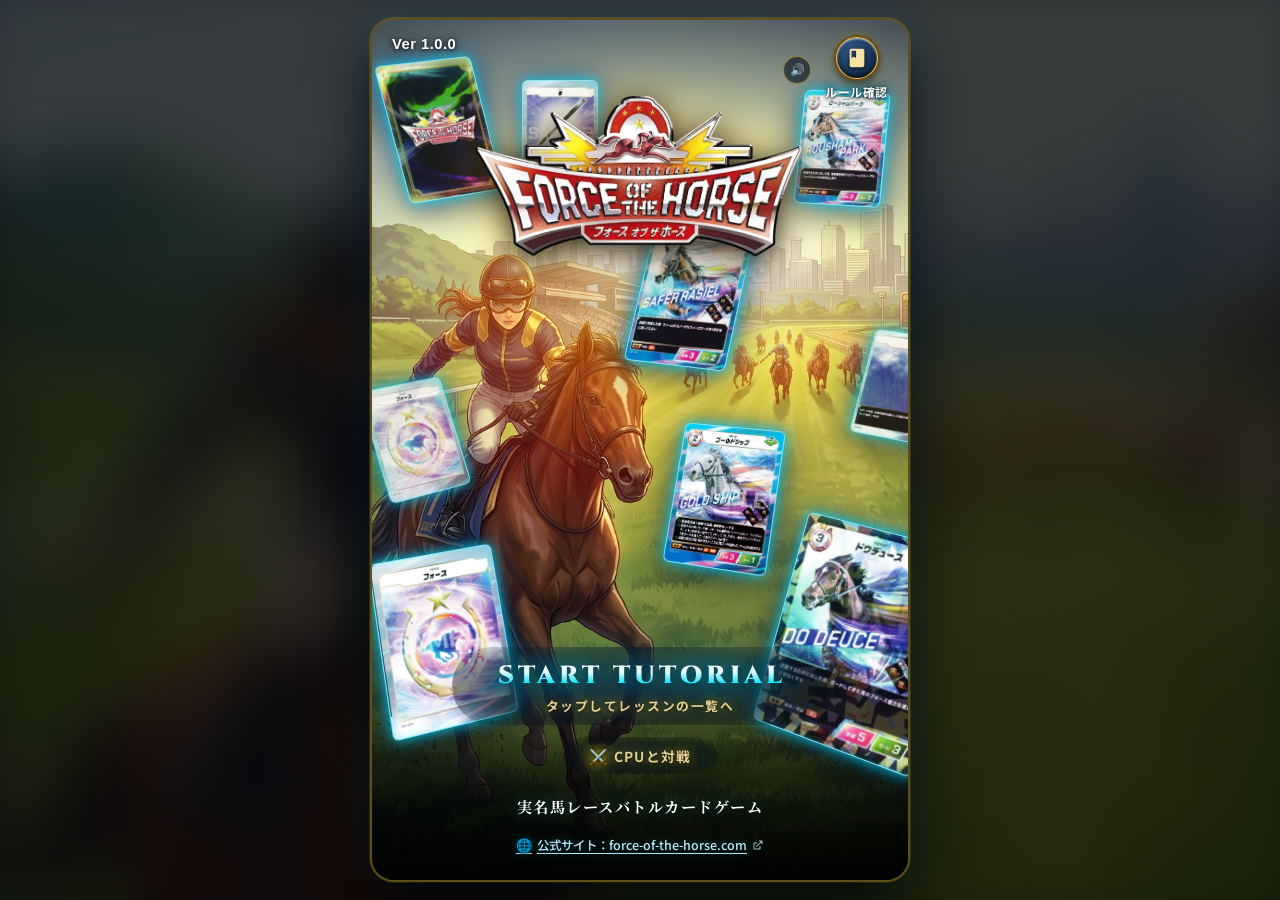
==== foth-game/index.html @ 8f562f50 "feat: Update start screen navigation and game settings - Add CPU battle CTA button to start screen w" ====
<!DOCTYPE html>
<html lang="ja">
<head>
    <meta charset="UTF-8">
    <meta name="viewport" content="width=device-width, initial-scale=1.0, maximum-scale=1.0, user-scalable=no">
    <meta name="robots" content="noindex, nofollow, noarchive, nosnippet, noodp, noimageindex">
    <meta name="googlebot" content="noindex, nofollow, noarchive, nosnippet, noimageindex">
    <meta name="googlebot-news" content="noindex">
    <meta name="bingbot" content="noindex, nofollow, noarchive, nosnippet">
    <meta name="Baiduspider" content="noindex, nofollow">
    <meta name="Slurp" content="noindex, nofollow">
    <meta name="DuckDuckBot" content="noindex, nofollow">
    <title>Force of the horse — CARD & STRATEGY SIMULATION</title>
    <link rel="preconnect" href="https://fonts.googleapis.com">
    <link rel="preconnect" href="https://fonts.gstatic.com" crossorigin>
    <link href="https://fonts.googleapis.com/css2?family=Alex+Brush&family=Cinzel+Decorative:wght@700;900&family=Cinzel:wght@600;700;800;900&family=Noto+Sans+JP:wght@400;500;700;900&family=Noto+Serif+JP:wght@500;600;700;900&display=swap" rel="stylesheet">
    <style>
        :root {
            --gold-primary: #d4af37;
            --gold-light: #fbe288;
            --gold-dark: #8b6814;
            --gold-glow: rgba(255, 215, 0, 0.6);
            --cyan-glow: #00e5ff;
            --cyan-accent: #00b0ff;
            --blue-royal-top: #2584f7;
            --blue-royal-mid: #1255be;
            --blue-royal-bot: #082d68;
            --text-dark: #413527;
            --text-gold: #f5e4b7;
        }

        *, *::before, *::after {
            margin: 0;
            padding: 0;
            box-sizing: border-box;
            user-select: none;
            -webkit-user-select: none;
        }

        html, body {
            width: 100%;
            height: 100%;
            overflow: hidden;
            background-color: #0b0f14;
            font-family: 'Noto Sans JP', sans-serif;
            color: #ffffff;
        }

        /* Ambient desktop background */
        body {
            display: flex;
            justify-content: center;
            align-items: center;
            min-height: 100vh;
            background: #060a10;
            position: relative;
            overflow: hidden;
        }

        body::before {
            content: '';
            position: fixed;
            inset: -40px;
            background-image: url('asset/Gemini_Generated_Image_yznjryznjryznjry.jpg');
            background-size: cover;
            background-position: center 30%;
            filter: blur(32px) brightness(0.25) saturate(1.2);
            z-index: 0;
            pointer-events: none;
        }

        /* Smartphone / Tablet Game Frame */
        .game-viewport {
            position: relative;
            z-index: 1;
            width: 100vw;
            height: 100vh;
            max-width: 540px;
            max-height: 100vh;
            aspect-ratio: 9 / 16;
            overflow: hidden;
            background-color: #000;
            box-shadow: 0 0 60px rgba(0, 0, 0, 0.9), 0 0 0 1px rgba(255, 215, 0, 0.25);
            display: flex;
            flex-direction: column;
        }

        @media (min-width: 600px) {
            .game-viewport {
                height: 96vh;
                border-radius: 24px;
                border: 2px solid rgba(212, 175, 55, 0.45);
                box-shadow: 0 25px 60px rgba(0, 0, 0, 0.85), 0 0 40px rgba(0, 180, 255, 0.15), 0 0 0 1px rgba(212, 175, 55, 0.3);
            }
        }

        /* ============================================================
           BACKGROUND ARTWORK & ATMOSPHERIC LAYERS
        ============================================================ */
        .bg-canvas {
            position: absolute;
            inset: 0;
            z-index: 1;
            background-image: url('asset/Gemini_Generated_Image_yznjryznjryznjry.jpg');
            background-size: cover;
            background-position: center 25%;
            background-repeat: no-repeat;
            transform: scale(1.02);
            animation: subtlePan 24s ease-in-out infinite alternate;
        }

        @keyframes subtlePan {
            0% { transform: scale(1.02) translateY(0); }
            100% { transform: scale(1.05) translateY(-8px); }
        }

        /* Warm sunset bloom matching the reference image */
        .bg-sunset-bloom {
            position: absolute;
            inset: 0;
            z-index: 2;
            pointer-events: none;
            background: 
                radial-gradient(ellipse 90% 45% at 58% 28%, rgba(255, 235, 170, 0.65) 0%, rgba(255, 175, 70, 0.45) 35%, rgba(255, 130, 45, 0.2) 60%, transparent 85%),
                linear-gradient(180deg, rgba(80, 140, 220, 0.15) 0%, rgba(255, 185, 90, 0.3) 24%, rgba(255, 140, 50, 0.15) 40%, rgba(10, 20, 10, 0.05) 60%, rgba(0, 0, 0, 0.65) 100%);
            mix-blend-mode: hard-light;
        }

        .bg-vignette {
            position: absolute;
            inset: 0;
            z-index: 3;
            pointer-events: none;
            background: radial-gradient(circle at 50% 50%, transparent 60%, rgba(0, 0, 0, 0.5) 100%),
                        linear-gradient(to bottom, rgba(0,0,0,0.35) 0%, transparent 15%, transparent 80%, rgba(0,0,0,0.85) 100%);
        }

        /* ============================================================
           FLOATING HOLOGRAPHIC TCG CARDS (PERSPECTIVE 3D)
        ============================================================ */
        .cards-layer {
            position: absolute;
            inset: 0;
            z-index: 4;
            pointer-events: none;
            overflow: hidden;
            perspective: 800px;
        }

        .holo-card {
            position: absolute;
            width: 105px;
            height: 147px;
            border-radius: 6px;
            background-size: cover;
            background-position: center;
            border: 1.5px solid rgba(140, 235, 255, 0.95);
            box-shadow: 
                0 0 12px rgba(0, 229, 255, 0.8),
                0 0 25px rgba(0, 140, 255, 0.45),
                inset 0 0 10px rgba(0, 229, 255, 0.35);
            filter: drop-shadow(0 8px 16px rgba(0, 0, 0, 0.6));
            transform-style: preserve-3d;
            will-change: transform;
        }

        /* Holographic sheen overlay */
        .holo-card::after {
            content: '';
            position: absolute;
            inset: 0;
            border-radius: 5px;
            background: linear-gradient(135deg, rgba(255, 255, 255, 0.35) 0%, rgba(0, 229, 255, 0.15) 40%, rgba(255, 0, 220, 0.12) 70%, transparent 100%);
            mix-blend-mode: overlay;
            animation: holoSheen 4s ease-in-out infinite alternate;
        }

        @keyframes holoSheen {
            0% { opacity: 0.4; }
            100% { opacity: 0.85; }
        }

        /* Card 1: Moved above Login Box ("プレイヤーIDとパスワードでログイン"の上) */
        .card-top-left {
            left: 56%;
            top: 47%;
            width: 104px;
            height: 145px;
            background-image: url('asset/card-images.jpg');
            transform: rotateY(-18deg) rotateX(14deg) rotateZ(6deg);
            animation: floatCardAboveLogin 7s ease-in-out infinite alternate;
        }

        @keyframes floatCardAboveLogin {
            0% { transform: rotateY(-18deg) rotateX(14deg) rotateZ(6deg) translateY(0px); }
            50% { transform: rotateY(-21deg) rotateX(11deg) rotateZ(8deg) translateY(-7px); }
            100% { transform: rotateY(-15deg) rotateX(16deg) rotateZ(4deg) translateY(5px); }
        }

        /* Card 2: Top-Right */
        .card-top-right {
            left: 49%;
            top: 23%;
            width: 108px;
            height: 151px;
            background-image: url('asset/61HsaJIMLsL._AC_UF894,1000_QL80_.jpg');
            transform: rotateY(-22deg) rotateX(12deg) rotateZ(9deg);
            animation: floatCard2 6.5s ease-in-out infinite alternate;
        }

        @keyframes floatCard2 {
            0% { transform: rotateY(-22deg) rotateX(12deg) rotateZ(9deg) translateY(0px); }
            50% { transform: rotateY(-25deg) rotateX(15deg) rotateZ(7deg) translateY(-9px); }
            100% { transform: rotateY(-18deg) rotateX(10deg) rotateZ(11deg) translateY(5px); }
        }

        /* Card 3: Bottom-Left (Foreground Card - enlarged slightly for depth) */
        .card-bottom-left {
            left: 2%;
            top: 62%;
            width: 122px;
            height: 171px;
            background-image: url('asset/スクリーンショット 2026-08-30 211958.png');
            transform: rotateY(18deg) rotateX(12deg) rotateZ(-8deg);
            animation: floatCard3 8s ease-in-out infinite alternate;
        }

        @keyframes floatCard3 {
            0% { transform: rotateY(18deg) rotateX(12deg) rotateZ(-8deg) translateY(0px); }
            50% { transform: rotateY(15deg) rotateX(15deg) rotateZ(-6deg) translateY(6px); }
            100% { transform: rotateY(21deg) rotateX(10deg) rotateZ(-10deg) translateY(-6px); }
        }



        /* Card 5: Bottom-Right Foreground (Large, bleeding slightly off-screen) */
        .card-bottom-far-right {
            right: -28px;
            top: 59%;
            width: 158px;
            height: 221px;
            background-image: url('images/horse-dodeuce.jpg');
            transform: rotateY(-22deg) rotateX(12deg) rotateZ(13deg);
            animation: floatCardFarRight 7.6s ease-in-out infinite alternate;
            z-index: 5;
        }

        @keyframes floatCardFarRight {
            0% { transform: rotateY(-22deg) rotateX(12deg) rotateZ(13deg) translateY(0px); }
            50% { transform: rotateY(-25deg) rotateX(15deg) rotateZ(10deg) translateY(-8px); }
            100% { transform: rotateY(-19deg) rotateX(9deg) rotateZ(15deg) translateY(6px); }
        }

        /* ============================================================
           CARDS BEHIND & WRAPPING AROUND "FORCE OF THE HORSE" LOGO
           (Moderated, elegant irregular 3D tilts)
        ============================================================ */
        /* Distant Card 1: Top-Left (Distant Card - enlarged slightly as requested) */
        .card-behind-logo-tl {
            left: 4%;
            top: 5%;
            width: 95px;
            height: 133px;
            background-image: url('asset/foth1_0011.jpg');
            transform: rotateZ(-16deg) rotateY(18deg) rotateX(-8deg);
            animation: floatLogoTL 7.8s ease-in-out infinite alternate;
            opacity: 0.95;
            z-index: 2;
        }
        @keyframes floatLogoTL {
            0% { transform: rotateZ(-16deg) rotateY(18deg) rotateX(-8deg) translateY(0px); }
            50% { transform: rotateZ(-19deg) rotateY(21deg) rotateX(-5deg) translateY(-6px); }
            100% { transform: rotateZ(-13deg) rotateY(15deg) rotateX(-11deg) translateY(5px); }
        }

        .card-behind-logo-tr {
            right: 4.5%;
            top: 8%;
            width: 84px;
            height: 118px;
            background-image: url('asset/61OqIgWDonL.jpg');
            transform: rotateZ(6deg) rotateY(-8deg) rotateX(4deg);
            animation: floatLogoTR 7.5s ease-in-out infinite alternate;
            opacity: 0.95;
            z-index: 2;
        }
        @keyframes floatLogoTR {
            0% { transform: rotateZ(6deg) rotateY(-8deg) rotateX(4deg) translateY(0px); }
            50% { transform: rotateZ(7.5deg) rotateY(-10deg) rotateX(2deg) translateY(-5px); }
            100% { transform: rotateZ(4.5deg) rotateY(-6deg) rotateX(5deg) translateY(4px); }
        }

        .card-behind-logo-c {
            left: 28%;
            top: 7%;
            width: 76px;
            height: 106px;
            background-image: url('asset/1765615597-r2f8qAQ6wsbCBzUNpWtdnhx4.webp');
            transform: none;
            animation: floatLogoC 8s ease-in-out infinite alternate;
            opacity: 0.95;
            z-index: 1;
        }
        @keyframes floatLogoC {
            0% { transform: translateY(0px); }
            50% { transform: translateY(-6px); }
            100% { transform: translateY(4px); }
        }

        /* Ambient floating cards across scene */
        .card-mid-left {
            left: 0.5%;
            top: 42%;
            width: 82px;
            height: 115px;
            background-image: url('asset/518NoEv5KrL.jpg');
            transform: rotateY(26deg) rotateX(12deg) rotateZ(-14deg);
            animation: floatMidL 8s ease-in-out infinite alternate;
            opacity: 0.88;
        }
        @keyframes floatMidL {
            0% { transform: rotateY(26deg) rotateX(12deg) rotateZ(-14deg) translateY(0px); }
            50% { transform: rotateY(22deg) rotateX(15deg) rotateZ(-11deg) translateY(7px); }
            100% { transform: rotateY(30deg) rotateX(9deg) rotateZ(-17deg) translateY(-6px); }
        }

        .card-mid-right {
            right: -35px;
            top: 36%;
            width: 80px;
            height: 112px;
            background-image: url('asset/shopping.webp');
            transform: rotateY(-22deg) rotateX(15deg) rotateZ(12deg);
            animation: floatMidR 7.8s ease-in-out infinite alternate;
            opacity: 0.88;
        }
        @keyframes floatMidR {
            0% { transform: rotateY(-22deg) rotateX(15deg) rotateZ(12deg) translateY(0px); }
            50% { transform: rotateY(-19deg) rotateX(12deg) rotateZ(15deg) translateY(-6px); }
            100% { transform: rotateY(-25deg) rotateX(18deg) rotateZ(9deg) translateY(5px); }
        }

        /* ============================================================
           UI OVERLAY STRUCTURE
        ============================================================ */
        .ui-container {
            position: relative;
            z-index: 10;
            width: 100%;
            height: 100%;
            display: flex;
            flex-direction: column;
            justify-content: space-between;
            padding: 14px 16px;
        }

        /* Top Bar */
        .top-bar {
            display: flex;
            justify-content: space-between;
            align-items: flex-start;
            width: 100%;
            padding: 2px 4px 0 4px;
        }

        .server-info {
            display: flex;
            flex-direction: column;
            gap: 2px;
            font-size: 0.84rem;
            text-shadow: 0 1px 4px rgba(0, 0, 0, 0.9), 0 0 10px rgba(0, 0, 0, 0.7);
            letter-spacing: 0.2px;
        }

        .server-info .version {
            font-weight: 700;
            font-family: 'Segoe UI', 'Roboto', sans-serif;
            color: #ffffff;
            font-size: 0.92rem;
            letter-spacing: 0.5px;
        }

        .server-info .status-row {
            display: flex;
            align-items: center;
            gap: 4px;
            color: #ffffff;
            font-size: 0.8rem;
            font-weight: 500;
        }

        .server-info .status-busy {
            color: #ff9800;
            font-weight: 800;
            text-shadow: 0 0 8px rgba(255, 152, 0, 0.7);
        }

        /* Top Right Icon Buttons */
        .top-actions {
            display: flex;
            align-items: center;
            gap: 14px;
        }

        .circle-btn-wrapper {
            display: flex;
            flex-direction: column;
            align-items: center;
            gap: 3px;
            cursor: pointer;
            transition: transform 0.15s ease;
        }

        .circle-btn-wrapper:hover {
            transform: scale(1.08);
        }

        .circle-btn-wrapper:active {
            transform: scale(0.95);
        }

        .circle-btn {
            position: relative;
            width: 44px;
            height: 44px;
            border-radius: 50%;
            background: radial-gradient(circle at 35% 30%, #305888 0%, #173356 60%, #091726 100%);
            border: 2px solid #e5c158;
            box-shadow: 
                0 3px 10px rgba(0, 0, 0, 0.7),
                0 0 12px rgba(212, 175, 55, 0.5),
                inset 0 1px 2px rgba(255, 255, 255, 0.7),
                inset 0 -2px 4px rgba(0, 0, 0, 0.7);
            display: flex;
            justify-content: center;
            align-items: center;
            outline: 2px solid #6b4d1b;
            outline-offset: -1px;
        }

        .circle-btn-label {
            font-size: 0.74rem;
            font-weight: 700;
            color: #ffffff;
            text-shadow: 0 1px 3px rgba(0, 0, 0, 0.95), 0 0 8px rgba(0, 0, 0, 0.9);
            letter-spacing: 0.6px;
            white-space: nowrap;
        }

        .circle-btn .btn-icon {
            color: #ffffff;
            font-size: 1.35rem;
            font-weight: 900;
            font-family: 'Cinzel', serif;
            filter: drop-shadow(0 1px 2px rgba(0, 0, 0, 0.8));
        }

        .circle-btn svg {
            width: 23px;
            height: 23px;
            fill: #f7e2a4;
            filter: drop-shadow(0 1px 2px rgba(0, 0, 0, 0.8));
        }

        /* Red notification badge */
        .badge-notify {
            position: absolute;
            top: -4px;
            right: -4px;
            width: 18px;
            height: 18px;
            background: radial-gradient(circle, #ff3b30 0%, #d31e15 100%);
            border: 1.5px solid #ffffff;
            border-radius: 50%;
            display: flex;
            align-items: center;
            justify-content: center;
            color: #ffffff;
            font-size: 0.68rem;
            font-weight: 900;
            box-shadow: 0 2px 6px rgba(0, 0, 0, 0.7);
            animation: pulseBadge 2s infinite ease-in-out;
        }

        @keyframes pulseBadge {
            0%, 100% { transform: scale(1); }
            50% { transform: scale(1.15); box-shadow: 0 0 10px rgba(255, 59, 48, 0.8); }
        }

        /* Sound BGM Button (Subtle in top-left) */
        .sound-toggle-btn {
            position: relative;
            width: 28px;
            height: 28px;
            border-radius: 50%;
            background: rgba(10, 20, 35, 0.65);
            border: 1px solid rgba(212, 175, 55, 0.6);
            display: inline-flex;
            align-items: center;
            justify-content: center;
            cursor: pointer;
            color: #ffd700;
            font-size: 0.75rem;
            margin-top: 4px;
            backdrop-filter: blur(4px);
            transition: all 0.2s ease;
        }
        .sound-toggle-btn:hover {
            transform: scale(1.1);
            background: rgba(20, 40, 70, 0.85);
            box-shadow: 0 0 8px rgba(255, 215, 0, 0.5);
        }

        /* ============================================================
           GAME TITLE LOGO (Official forcelogo.png)
        ============================================================ */
        .title-logo-section {
            width: 100%;
            display: flex;
            flex-direction: column;
            align-items: center;
            margin-top: -4px;
            position: relative;
            z-index: 8;
        }

        @media (max-width: 600px) {
            .title-logo-section {
                margin-top: -18px;
            }
        }

        .main-title-logo {
            width: 82%;
            max-width: 340px;
            height: auto;
            display: block;
            margin: 0 auto;
            filter: drop-shadow(0 6px 16px rgba(0, 0, 0, 0.85)) drop-shadow(0 0 24px rgba(255, 180, 50, 0.4));
            animation: logoFloat 6s ease-in-out infinite alternate;
            user-select: none;
            -webkit-user-drag: none;
            cursor: pointer;
            transition: transform 0.25s ease, filter 0.25s ease;
        }

        .main-title-logo:hover {
            transform: scale(1.03);
            filter: drop-shadow(0 10px 24px rgba(0, 0, 0, 0.9)) drop-shadow(0 0 32px rgba(255, 215, 0, 0.65));
        }

        @keyframes logoFloat {
            0% {
                transform: translateY(0) scale(1);
                filter: drop-shadow(0 6px 14px rgba(0, 0, 0, 0.85)) drop-shadow(0 0 20px rgba(255, 180, 50, 0.35));
            }
            100% {
                transform: translateY(-5px) scale(1.015);
                filter: drop-shadow(0 12px 22px rgba(0, 0, 0, 0.95)) drop-shadow(0 0 30px rgba(255, 215, 0, 0.55));
            }
        }

        /* ============================================================
           START ACTIONS (Smartphone Game Title Prompts)
        ============================================================ */
        .start-actions-container {
            width: 100%;
            display: flex;
            flex-direction: column;
            align-items: center;
            justify-content: center;
            gap: 12px;
            margin-top: auto;
            margin-bottom: 22px;
            z-index: 20;
            pointer-events: auto;
        }

        #btnStartTutorial:focus-visible,
        #btnStartCpu:focus-visible {
            outline: 2px solid #00e5ff;
            outline-offset: 4px;
            border-radius: 999px;
        }

        /* Main CTA: START TUTORIAL */
        .tap-start-badge {
            position: relative;
            display: inline-flex;
            flex-direction: column;
            align-items: center;
            justify-content: center;
            padding: 12px 42px 10px 42px;
            background: radial-gradient(ellipse at center, rgba(16, 28, 48, 0.78) 0%, rgba(8, 14, 25, 0.5) 65%, transparent 100%);
            border-radius: 999px;
            animation: tapBreathe 2.4s ease-in-out infinite;
            transition: transform 0.15s ease, filter 0.15s ease;
        }

        .tap-start-badge:hover {
            transform: scale(1.05);
            filter: brightness(1.2);
        }

        /* Secondary Sub CTA: CPU Battle (START TUTORIAL と同様に枠線なし・透明グラデーション) */
        .cpu-battle-btn {
            position: relative;
            display: inline-flex;
            align-items: center;
            justify-content: center;
            gap: 6px;
            padding: 8px 26px;
            border-radius: 999px;
            border: none;
            outline: none;
            background: radial-gradient(ellipse at center, rgba(16, 28, 48, 0.78) 0%, rgba(8, 14, 25, 0.45) 65%, transparent 100%);
            box-shadow: none;
            color: #f7e0a0;
            font-family: 'Noto Sans JP', sans-serif;
            font-size: 0.86rem;
            font-weight: 700;
            letter-spacing: 1.2px;
            cursor: pointer;
            transition: transform 0.18s ease, filter 0.18s ease, opacity 0.18s ease;
            text-shadow: 0 1px 4px rgba(0, 0, 0, 0.95), 0 0 8px rgba(255, 215, 0, 0.6);
            animation: cpuGentleBreathe 3.2s ease-in-out infinite 0.6s;
            opacity: 0.92;
        }

        .cpu-battle-btn:hover {
            transform: scale(1.06);
            filter: brightness(1.25);
            opacity: 1;
        }

        .cpu-battle-btn:active {
            transform: scale(0.98);
        }

        .cpu-battle-btn .cpu-icon {
            font-size: 0.92rem;
            filter: drop-shadow(0 0 6px rgba(255, 215, 0, 0.7));
        }


        .tap-main-text {
            font-family: 'Cinzel', 'Noto Sans JP', sans-serif;
            font-size: 1.55rem;
            font-weight: 900;
            letter-spacing: 4px;
            white-space: nowrap;
            background: linear-gradient(180deg, #ffffff 0%, #e0f7fa 40%, #00e5ff 75%, #0088cc 100%);
            -webkit-background-clip: text;
            -webkit-text-fill-color: transparent;
            filter: drop-shadow(0 0 12px rgba(0, 229, 255, 0.95)) drop-shadow(0 0 25px rgba(0, 160, 255, 0.6)) drop-shadow(0 2px 6px rgba(0, 0, 0, 0.9));
            text-align: center;
            padding-left: 4px;
            animation: textGlowPulse 2.4s ease-in-out infinite alternate;
        }

        .tap-sub-text {
            font-family: 'Noto Sans JP', sans-serif;
            font-size: 0.8rem;
            font-weight: 700;
            letter-spacing: 1.5px;
            white-space: nowrap;
            color: #f7e0a0;
            text-shadow: 0 1px 4px rgba(0, 0, 0, 0.95), 0 0 8px rgba(255, 215, 0, 0.6);
            margin-top: 4px;
            opacity: 0.92;
        }

        @keyframes tapBreathe {
            0%, 100% {
                transform: translateY(0) scale(1);
                opacity: 0.9;
            }
            50% {
                transform: translateY(-4px) scale(1.03);
                opacity: 1;
            }
        }

        @keyframes cpuGentleBreathe {
            0%, 100% {
                transform: translateY(0);
                opacity: 0.88;
            }
            50% {
                transform: translateY(-1.5px);
                opacity: 0.96;
            }
        }

        @keyframes textGlowPulse {
            0% {
                filter: drop-shadow(0 0 8px rgba(0, 229, 255, 0.7)) drop-shadow(0 2px 4px rgba(0, 0, 0, 0.9));
            }
            100% {
                filter: drop-shadow(0 0 18px rgba(0, 229, 255, 1)) drop-shadow(0 0 35px rgba(0, 160, 255, 0.85)) drop-shadow(0 2px 6px rgba(0, 0, 0, 0.9));
            }
        }

        /* Screen Tap Ripple Effect */
        .touch-ripple {
            position: absolute;
            width: 50px;
            height: 50px;
            margin-left: -25px;
            margin-top: -25px;
            border-radius: 50%;
            border: 2px solid #00e5ff;
            box-shadow: 0 0 20px #00e5ff, inset 0 0 12px #00e5ff;
            pointer-events: none;
            z-index: 999;
            animation: rippleAnim 0.7s cubic-bezier(0.1, 0.8, 0.3, 1) forwards;
        }

        @keyframes rippleAnim {
            0% {
                transform: scale(0.3);
                opacity: 1;
                border-width: 3px;
            }
            100% {
                transform: scale(5);
                opacity: 0;
                border-width: 1px;
            }
        }

        /* ============================================================
           FOOTER (CATCHPHRASE & COPYRIGHT)
        ============================================================ */
        .footer-section {
            width: 100%;
            display: flex;
            flex-direction: column;
            align-items: center;
            text-align: center;
            gap: 6px;
            padding-bottom: 8px;
        }

        .catchphrase {
            font-family: 'Shippori Mincho', 'Noto Serif JP', serif;
            font-size: 0.95rem;
            font-weight: 700;
            color: #ffffff;
            letter-spacing: 1.5px;
            text-shadow: 
                0 2px 6px rgba(0, 0, 0, 0.95),
                0 0 14px rgba(0, 229, 255, 0.45);
        }

        .footer-official-row {
            display: flex;
            align-items: center;
            justify-content: center;
            margin-top: 12px;
            margin-bottom: 4px;
            z-index: 25;
        }

        .official-site-link {
            display: inline-flex;
            align-items: center;
            gap: 5px;
            font-size: 0.78rem;
            font-weight: 500;
            color: #b8ecff;
            text-decoration: underline;
            text-underline-offset: 3px;
            text-shadow: 0 1px 3px rgba(0, 0, 0, 0.95), 0 0 8px rgba(0, 229, 255, 0.4);
            transition: all 0.2s ease;
            cursor: pointer;
        }

        .official-site-link:hover {
            color: #ffffff;
            text-shadow: 0 1px 3px rgba(0, 0, 0, 0.95), 0 0 14px rgba(0, 229, 255, 0.85);
            transform: scale(1.03);
        }

        .official-site-link .link-icon {
            font-size: 0.82rem;
        }

        .official-site-link .external-icon {
            width: 12px;
            height: 12px;
            fill: currentColor;
            opacity: 0.85;
            vertical-align: middle;
        }

        .copyright {
            font-size: 0.66rem;
            color: #b0c0d2;
            letter-spacing: 0.5px;
            text-shadow: 0 1px 3px rgba(0, 0, 0, 0.9);
            opacity: 0.88;
        }

        /* ============================================================
           MODALS (HELP, NOTICE, REGISTER, FORGOT PW)
        ============================================================ */
        .modal-overlay {
            position: fixed;
            inset: 0;
            z-index: 100;
            background: rgba(0, 0, 0, 0.75);
            backdrop-filter: blur(6px);
            -webkit-backdrop-filter: blur(6px);
            display: none;
            justify-content: center;
            align-items: center;
            padding: 20px;
            animation: fadeIn 0.25s ease-out;
        }

        .modal-overlay.active {
            display: flex;
        }

        .modal-card {
            width: 100%;
            max-width: 440px;
            max-height: 85vh;
            background: linear-gradient(165deg, #182230 0%, #0d141e 100%);
            border: 2px solid #d4af37;
            border-radius: 18px;
            box-shadow: 0 20px 50px rgba(0, 0, 0, 0.8), 0 0 30px rgba(212, 175, 55, 0.35);
            overflow: hidden;
            display: flex;
            flex-direction: column;
            animation: zoomIn 0.25s cubic-bezier(0.18, 0.89, 0.32, 1.28);
        }

        @keyframes zoomIn {
            from { transform: scale(0.9); opacity: 0; }
            to { transform: scale(1); opacity: 1; }
        }

        @keyframes fadeIn {
            from { opacity: 0; }
            to { opacity: 1; }
        }

        .modal-header {
            padding: 16px 20px;
            background: linear-gradient(90deg, #122135 0%, #1e3a60 50%, #122135 100%);
            border-bottom: 1.5px solid #d4af37;
            display: flex;
            justify-content: space-between;
            align-items: center;
        }

        .modal-title {
            font-family: 'Cinzel', 'Noto Serif JP', serif;
            font-size: 1.15rem;
            font-weight: 700;
            color: #f7e0a0;
            text-shadow: 0 0 8px rgba(255, 215, 0, 0.4);
            display: flex;
            align-items: center;
            gap: 8px;
        }

        .modal-close-btn {
            background: none;
            border: none;
            color: #d4af37;
            font-size: 1.5rem;
            cursor: pointer;
            line-height: 1;
            padding: 0 4px;
            transition: transform 0.15s, color 0.15s;
        }

        .modal-close-btn:hover {
            color: #ffffff;
            transform: scale(1.2);
        }

        .modal-body {
            padding: 20px;
            overflow-y: auto;
            color: #d8e2ec;
            font-size: 0.88rem;
            line-height: 1.65;
        }

        .modal-body h4 {
            color: #f7e0a0;
            margin: 14px 0 6px 0;
            font-size: 0.95rem;
            border-bottom: 1px solid rgba(212, 175, 55, 0.3);
            padding-bottom: 4px;
        }

        .modal-body h4:first-child {
            margin-top: 0;
        }

        .modal-body p {
            margin-bottom: 8px;
        }

        .modal-footer {
            padding: 12px 20px;
            border-top: 1px solid rgba(212, 175, 55, 0.3);
            display: flex;
            justify-content: flex-end;
            background: rgba(10, 15, 22, 0.8);
        }

        .modal-btn {
            padding: 8px 24px;
            border-radius: 999px;
            border: 1px solid #d4af37;
            background: linear-gradient(180deg, #1b6fd5 0%, #0d469b 100%);
            color: #fff;
            font-weight: 700;
            cursor: pointer;
            font-size: 0.88rem;
            transition: all 0.2s;
        }

        .modal-btn:hover {
            filter: brightness(1.15);
            box-shadow: 0 0 10px rgba(27, 111, 213, 0.6);
        }

        /* ============================================================
           LOADING SCREEN OVERLAY
        ============================================================ */
        .loading-screen {
            position: absolute;
            inset: 0;
            z-index: 200;
            background: rgba(5, 10, 18, 0.94);
            display: none;
            flex-direction: column;
            align-items: center;
            justify-content: center;
            gap: 16px;
        }

        .loading-screen.active {
            display: flex;
            animation: fadeIn 0.3s ease-out;
        }

        .loading-crest {
            width: 70px;
            height: 70px;
            border: 3px solid rgba(212, 175, 55, 0.3);
            border-top-color: #00e5ff;
            border-bottom-color: #ffd700;
            border-radius: 50%;
            animation: spinCrest 1.2s cubic-bezier(0.5, 0, 0.5, 1) infinite;
            filter: drop-shadow(0 0 12px rgba(0, 229, 255, 0.7));
        }

        @keyframes spinCrest {
            to { transform: rotate(360deg); }
        }

        .loading-text {
            font-family: 'Cinzel', 'Noto Sans JP', sans-serif;
            font-size: 1rem;
            font-weight: 700;
            color: #00e5ff;
            letter-spacing: 2px;
            text-shadow: 0 0 10px rgba(0, 229, 255, 0.7);
        }

        /* Sparkle particle dots */
        .sparkle {
            position: absolute;
            width: 3px;
            height: 3px;
            background-color: #fff;
            border-radius: 50%;
            pointer-events: none;
            box-shadow: 0 0 8px #00e5ff, 0 0 16px #00e5ff;
            animation: sparkleTwinkle 3s infinite ease-in-out;
        }

        @keyframes sparkleTwinkle {
            0%, 100% { opacity: 0; transform: scale(0.3); }
            50% { opacity: 1; transform: scale(1.4); }
        }
    </style>
</head>
<body>

    <!-- Main Game Container -->
    <div class="game-viewport">

        <!-- Background Artwork -->
        <div class="bg-canvas"></div>

        <!-- Atmospheric Sunset Bloom & Vignette -->
        <div class="bg-sunset-bloom"></div>
        <div class="bg-vignette"></div>

        <!-- 3D Floating Hologram Cards -->
        <div class="cards-layer">
            <!-- Cards behind & wrapping around FORCE OF THE HORSE logo -->
            <div class="holo-card card-behind-logo-tl" title="カード裏面 (ロゴ背面左)"></div>
            <div class="holo-card card-behind-logo-tr" title="ローシャム (ロゴ背面右)"></div>
            <div class="holo-card card-behind-logo-c" title="アイテム鞭 (ロゴ背面上部)"></div>

            <!-- Foreground & Midground Floating Cards -->
            <div class="holo-card card-top-left" title="ゴールドシップ (ログイン上部)"></div>
            <div class="holo-card card-top-right" title="セファーラジエル"></div>
            <div class="holo-card card-mid-left" title="競走馬カード (左端)"></div>
            <div class="holo-card card-mid-right" title="競走馬カード (右端)"></div>
            <div class="holo-card card-bottom-left" title="フォース"></div>
            <div class="holo-card card-bottom-far-right" title="ドウデュース (右下手前)"></div>
        </div>

        <!-- Sparkle Light Motes -->
        <div class="sparkle" style="top: 22%; left: 30%; animation-delay: 0.2s;"></div>
        <div class="sparkle" style="top: 35%; left: 75%; animation-delay: 1.1s;"></div>
        <div class="sparkle" style="top: 50%; left: 20%; animation-delay: 2.3s;"></div>
        <div class="sparkle" style="top: 68%; left: 80%; animation-delay: 0.7s;"></div>
        <div class="sparkle" style="top: 15%; left: 65%; animation-delay: 1.8s;"></div>

        <!-- Interactive UI Content Layer -->
        <div class="ui-container">

            <!-- Top Header -->
            <header class="top-bar">
                <div class="server-info">
                    <span class="version">Ver 1.0.0</span>
                </div>

                <div class="top-actions">
                    <!-- BGM Toggle Button -->
                    <button class="sound-toggle-btn" id="btnSoundToggle" title="BGM 切替">
                        <span id="soundIcon">🔊</span>
                    </button>

                    <!-- Rule Confirmation Button -->
                    <div class="circle-btn-wrapper" id="btnHelp" role="button" tabindex="0">
                        <div class="circle-btn">
                            <svg viewBox="0 0 24 24" style="width: 22px; height: 22px; fill: #f7e2a4;">
                                <path d="M18 2H6c-1.1 0-2 .9-2 2v16c0 1.1.9 2 2 2h12c1.1 0 2-.9 2-2V4c0-1.1-.9-2-2-2zM6 4h5v8l-2.5-1.5L6 12V4z"/>
                            </svg>
                        </div>
                        <span class="circle-btn-label">ルール確認</span>
                    </div>
                </div>
            </header>

            <!-- Game Title Logo -->
            <div class="title-logo-section">
                <img src="asset/forcelogo.png" alt="FORCE OF THE HORSE" class="main-title-logo">
            </div>

            <!-- START ACTIONS Area -->
            <div class="start-actions-container">
                <!-- TUTORIAL Button (メインCTA) -->
                <div class="tap-start-badge" id="btnStartTutorial" role="button" tabindex="0" title="チュートリアル・レッスン一覧を開く">
                    <span class="tap-main-text">START TUTORIAL</span>
                    <span class="tap-sub-text">タップしてレッスンの一覧へ</span>
                </div>

                <!-- CPU BATTLE Button (サブCTA：コンパクト) -->
                <button class="cpu-battle-btn" id="btnStartCpu" type="button" title="CPUと対戦を開く">
                    <span class="cpu-icon">⚔️</span>
                    <span>CPUと対戦</span>
                </button>
            </div>

            <!-- Bottom Catchphrase & Official Site -->
            <footer class="footer-section">
                <p class="catchphrase">実名馬レースバトルカードゲーム</p>
                <div class="footer-official-row">
                    <a href="https://force-of-the-horse.com/" target="_blank" rel="noopener noreferrer" class="official-site-link" title="公式サイトへ (新しいタブで開く)">
                        <span class="link-icon">🌐</span>
                        <span>公式サイト：force-of-the-horse.com</span>
                        <svg class="external-icon" viewBox="0 0 24 24"><path d="M14 3v2h3.59l-9.83 9.83 1.41 1.41L19 6.41V10h2V3h-7zm-9 4c-1.1 0-2 .9-2 2v10c0 1.1.9 2 2 2h10c1.1 0 2-.9 2-2v-5h-2v5H5V9h5V7H5z"/></svg>
                    </a>
                </div>
            </footer>

        </div>

        <!-- Loading Screen -->
        <div class="loading-screen" id="loadingScreen">
            <div class="loading-crest"></div>
            <div class="loading-text" id="loadingText">NOW LOADING...</div>
        </div>

    </div>

    <!-- Rule Confirmation Modal -->
    <div class="modal-overlay" id="modalHelp">
        <div class="modal-card">
            <div class="modal-header">
                <span class="modal-title">❖ ゲームルール確認</span>
                <button class="modal-close-btn" data-close="modalHelp">&times;</button>
            </div>
            <div class="modal-body">
                <h4>ゲーム概要</h4>
                <p>「Force of the horse」は、実在・伝説の名馬カードと戦略的なフォースを駆使してゴールを目指す、本格競馬カードシミュレーションバトルです。</p>
                
                <h4>基本ルール</h4>
                <p>1. <strong>競走馬カード</strong>：走破数、ガード値、得意距離・脚質などのステータスを持ちます。</p>
                <p>2. <strong>フォース・アイテム</strong>：天候・馬場変化やムチ、ハミなどのアイテムでレース局面に介入します。</p>
                <p>3. <strong>チュートリアル</strong>：「START TUTORIAL」から遊び方の一覧へ進み、レッスンを選べます。</p>
                
                <h4>勝利条件</h4>
                <p>・馬カードで走破を繰り返し、相手より先に山札を無くした（引ききった）プレイヤーの勝利となります！<br>
                ・アイテムやフォースを戦略的に使って走破を進め、効率よく山札を減らしましょう。</p>
            </div>
            <div class="modal-footer">
                <button class="modal-btn" data-close="modalHelp">閉じる</button>
            </div>
        </div>
    </div>

    <!-- Audio Player for Game BGM -->
    <audio id="bgmAudio" loop preload="auto">
        <source src="Banners_in_the_Gale_recomposed_90sec.mp3" type="audio/mpeg">
    </audio>

    <script>
        (function() {
            'use strict';

            // Audio setup
            const bgm = document.getElementById('bgmAudio');
            const btnSoundToggle = document.getElementById('btnSoundToggle');
            const soundIcon = document.getElementById('soundIcon');
            let isMuted = false;

            // ミュート状態の復元
            try {
                const savedBgmEnabled = localStorage.getItem('foth_bgm_enabled');
                if (savedBgmEnabled === '0') {
                    isMuted = true;
                }
            } catch (e) { }
            soundIcon.textContent = isMuted ? '🔇' : '🔊';

            // 再生位置の保存と復元
            function saveBgmTime() {
                try {
                    if (bgm && bgm.currentTime > 0) {
                        sessionStorage.setItem('foth_bgm_time', String(bgm.currentTime));
                    }
                } catch (e) { }
            }

            function restoreBgmTime() {
                try {
                    const savedTime = sessionStorage.getItem('foth_bgm_time');
                    if (savedTime && bgm) {
                        const t = parseFloat(savedTime);
                        if (isFinite(t) && t >= 0) {
                            bgm.currentTime = t;
                        }
                    }
                } catch (e) { }
            }

            restoreBgmTime();
            if (bgm) {
                bgm.addEventListener('loadedmetadata', restoreBgmTime);
                bgm.addEventListener('timeupdate', saveBgmTime);
            }
            window.addEventListener('beforeunload', saveBgmTime);
            window.addEventListener('pagehide', saveBgmTime);

            // BGM toggle
            btnSoundToggle.addEventListener('click', () => {
                if (bgm.paused) {
                    restoreBgmTime();
                    bgm.volume = 0.5;
                    bgm.play().then(() => {
                        isMuted = false;
                        soundIcon.textContent = '🔊';
                        try { localStorage.setItem('foth_bgm_enabled', '1'); } catch (e) { }
                    }).catch(err => {
                        console.log('Audio autoplay prevented:', err);
                    });
                } else {
                    saveBgmTime();
                    bgm.pause();
                    isMuted = true;
                    soundIcon.textContent = '🔇';
                    try { localStorage.setItem('foth_bgm_enabled', '0'); } catch (e) { }
                }
            });

            // Navigation transition helper
            let isStarting = false;
            function launchGame(message, targetUrl) {
                if (isStarting) return;
                isStarting = true;
                saveBgmTime();
                const loader = document.getElementById('loadingScreen');
                const loadingText = document.getElementById('loadingText');
                if (message) loadingText.textContent = message;
                loader.classList.add('active');

                setTimeout(() => {
                    window.location.href = targetUrl || 'lessons.html';
                }, 1000);
            }

            // Create visual touch ripple
            function createRipple(x, y) {
                const viewport = document.querySelector('.game-viewport');
                if (!viewport) return;
                const rect = viewport.getBoundingClientRect();
                const ripple = document.createElement('div');
                ripple.className = 'touch-ripple';
                ripple.style.left = (x - rect.left) + 'px';
                ripple.style.top = (y - rect.top) + 'px';
                viewport.appendChild(ripple);
                setTimeout(() => ripple.remove(), 750);
            }

            // Auto-start BGM on page load (with user interaction fallback)
            function startBGM() {
                if (isMuted) return;
                if (bgm.paused) {
                    restoreBgmTime();
                    bgm.volume = 0.5;
                    bgm.play().then(() => {
                        isMuted = false;
                        soundIcon.textContent = '🔊';
                    }).catch(err => {
                        console.log('Audio autoplay prevented:', err);
                    });
                }
            }

            // Try to start BGM immediately if not muted
            if (!isMuted) startBGM();

            // Also start on first user interaction (for browsers that block autoplay)
            document.addEventListener('click', function initBGM() {
                if (!isMuted) startBGM();
                document.removeEventListener('click', initBGM);
            }, { once: true });

            // Screen ambient tap feedback (does NOT trigger navigation)
            const gameViewport = document.querySelector('.game-viewport');
            gameViewport.addEventListener('click', (e) => {
                // Ignore clicks on buttons, links, or inside modals
                if (e.target.closest('#btnStartTutorial') || e.target.closest('#btnStartCpu') ||
                    e.target.closest('.top-actions') || e.target.closest('.modal-card') || e.target.closest('a')) {
                    return;
                }
                if (document.querySelector('.modal-overlay.active')) {
                    return;
                }
                createRipple(e.clientX, e.clientY);
            });

            // Start Tutorial Button
            const btnStartTutorial = document.getElementById('btnStartTutorial');
            if (btnStartTutorial) {
                btnStartTutorial.addEventListener('click', (e) => {
                    e.stopPropagation();
                    const rect = btnStartTutorial.getBoundingClientRect();
                    createRipple(e.clientX || (rect.left + rect.width / 2), e.clientY || (rect.top + rect.height / 2));
                    launchGame('遊び方の一覧を準備中...', 'lessons.html');
                });
                btnStartTutorial.addEventListener('keydown', (e) => {
                    if (e.key === 'Enter' || e.key === ' ') {
                        e.preventDefault();
                        const rect = btnStartTutorial.getBoundingClientRect();
                        createRipple(rect.left + rect.width / 2, rect.top + rect.height / 2);
                        launchGame('遊び方の一覧を準備中...', 'lessons.html');
                    }
                });
            }

            // Start CPU Battle Button
            const btnStartCpu = document.getElementById('btnStartCpu');
            if (btnStartCpu) {
                btnStartCpu.addEventListener('click', (e) => {
                    e.stopPropagation();
                    const rect = btnStartCpu.getBoundingClientRect();
                    createRipple(e.clientX || (rect.left + rect.width / 2), e.clientY || (rect.top + rect.height / 2));
                    launchGame('CPU対戦を準備中...', 'tutorial.html?mode=manual');
                });
                btnStartCpu.addEventListener('keydown', (e) => {
                    if (e.key === 'Enter' || e.key === ' ') {
                        e.preventDefault();
                        const rect = btnStartCpu.getBoundingClientRect();
                        createRipple(rect.left + rect.width / 2, rect.top + rect.height / 2);
                        launchGame('CPU対戦を準備中...', 'tutorial.html?mode=manual');
                    }
                });
            }

            // Official site link click feedback
            const officialLink = document.querySelector('.official-site-link');
            if (officialLink) {
                officialLink.addEventListener('click', (e) => {
                    e.stopPropagation();
                });
            }

            // Modals Management
            const modalHelp = document.getElementById('modalHelp');

            const btnHelp = document.getElementById('btnHelp');
            if (btnHelp) {
                btnHelp.addEventListener('click', (e) => {
                    e.stopPropagation();
                    if (modalHelp) modalHelp.classList.add('active');
                });
            }

            // Close buttons
            document.querySelectorAll('[data-close]').forEach(btn => {
                btn.addEventListener('click', (e) => {
                    e.stopPropagation();
                    const targetId = btn.getAttribute('data-close');
                    const targetModal = document.getElementById(targetId);
                    if (targetModal) targetModal.classList.remove('active');
                });
            });

            // Close on clicking backdrop
            document.querySelectorAll('.modal-overlay').forEach(overlay => {
                overlay.addEventListener('click', (e) => {
                    if (e.target === overlay) {
                        e.stopPropagation();
                        overlay.classList.remove('active');
                    }
                });
            });

            console.log('✅ Force of the horse Title Screen Loaded - TAP TO START active');
        })();
    </script>
</body>
</html>
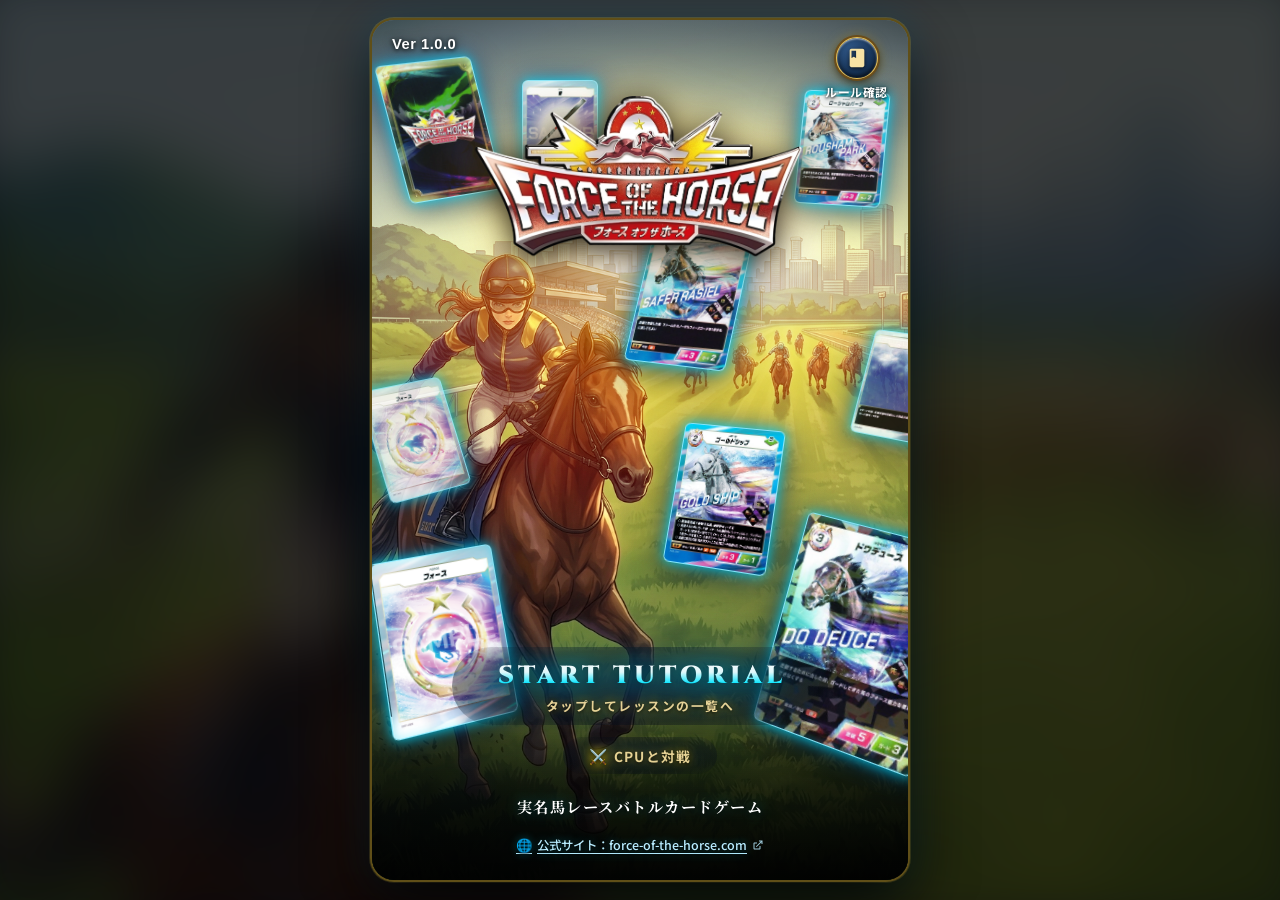
==== commit d39cbef8: "feat: Remove speaker/BGM toggle controls across all screens - Remove speaker toggle button and relat" ====
--- a/foth-game/index.html
+++ b/foth-game/index.html
@@ -487,29 +487,7 @@
             50% { transform: scale(1.15); box-shadow: 0 0 10px rgba(255, 59, 48, 0.8); }
         }
 
-        /* Sound BGM Button (Subtle in top-left) */
-        .sound-toggle-btn {
-            position: relative;
-            width: 28px;
-            height: 28px;
-            border-radius: 50%;
-            background: rgba(10, 20, 35, 0.65);
-            border: 1px solid rgba(212, 175, 55, 0.6);
-            display: inline-flex;
-            align-items: center;
-            justify-content: center;
-            cursor: pointer;
-            color: #ffd700;
-            font-size: 0.75rem;
-            margin-top: 4px;
-            backdrop-filter: blur(4px);
-            transition: all 0.2s ease;
-        }
-        .sound-toggle-btn:hover {
-            transform: scale(1.1);
-            background: rgba(20, 40, 70, 0.85);
-            box-shadow: 0 0 8px rgba(255, 215, 0, 0.5);
-        }
+
 
         /* ============================================================
            GAME TITLE LOGO (Official forcelogo.png)
@@ -1039,11 +1017,6 @@
                 </div>
 
                 <div class="top-actions">
-                    <!-- BGM Toggle Button -->
-                    <button class="sound-toggle-btn" id="btnSoundToggle" title="BGM 切替">
-                        <span id="soundIcon">🔊</span>
-                    </button>
-
                     <!-- Rule Confirmation Button -->
                     <div class="circle-btn-wrapper" id="btnHelp" role="button" tabindex="0">
                         <div class="circle-btn">
@@ -1135,18 +1108,6 @@
 
             // Audio setup
             const bgm = document.getElementById('bgmAudio');
-            const btnSoundToggle = document.getElementById('btnSoundToggle');
-            const soundIcon = document.getElementById('soundIcon');
-            let isMuted = false;
-
-            // ミュート状態の復元
-            try {
-                const savedBgmEnabled = localStorage.getItem('foth_bgm_enabled');
-                if (savedBgmEnabled === '0') {
-                    isMuted = true;
-                }
-            } catch (e) { }
-            soundIcon.textContent = isMuted ? '🔇' : '🔊';
 
             // 再生位置の保存と復元
             function saveBgmTime() {
@@ -1171,32 +1132,12 @@
 
             restoreBgmTime();
             if (bgm) {
+                bgm.volume = 0.5;
                 bgm.addEventListener('loadedmetadata', restoreBgmTime);
                 bgm.addEventListener('timeupdate', saveBgmTime);
             }
             window.addEventListener('beforeunload', saveBgmTime);
             window.addEventListener('pagehide', saveBgmTime);
-
-            // BGM toggle
-            btnSoundToggle.addEventListener('click', () => {
-                if (bgm.paused) {
-                    restoreBgmTime();
-                    bgm.volume = 0.5;
-                    bgm.play().then(() => {
-                        isMuted = false;
-                        soundIcon.textContent = '🔊';
-                        try { localStorage.setItem('foth_bgm_enabled', '1'); } catch (e) { }
-                    }).catch(err => {
-                        console.log('Audio autoplay prevented:', err);
-                    });
-                } else {
-                    saveBgmTime();
-                    bgm.pause();
-                    isMuted = true;
-                    soundIcon.textContent = '🔇';
-                    try { localStorage.setItem('foth_bgm_enabled', '0'); } catch (e) { }
-                }
-            });
 
             // Navigation transition helper
             let isStarting = false;
@@ -1229,25 +1170,22 @@
 
             // Auto-start BGM on page load (with user interaction fallback)
             function startBGM() {
-                if (isMuted) return;
+                if (!bgm) return;
                 if (bgm.paused) {
                     restoreBgmTime();
                     bgm.volume = 0.5;
-                    bgm.play().then(() => {
-                        isMuted = false;
-                        soundIcon.textContent = '🔊';
-                    }).catch(err => {
+                    bgm.play().catch(err => {
                         console.log('Audio autoplay prevented:', err);
                     });
                 }
             }
 
-            // Try to start BGM immediately if not muted
-            if (!isMuted) startBGM();
+            // Try to start BGM immediately
+            startBGM();
 
             // Also start on first user interaction (for browsers that block autoplay)
             document.addEventListener('click', function initBGM() {
-                if (!isMuted) startBGM();
+                startBGM();
                 document.removeEventListener('click', initBGM);
             }, { once: true });
 
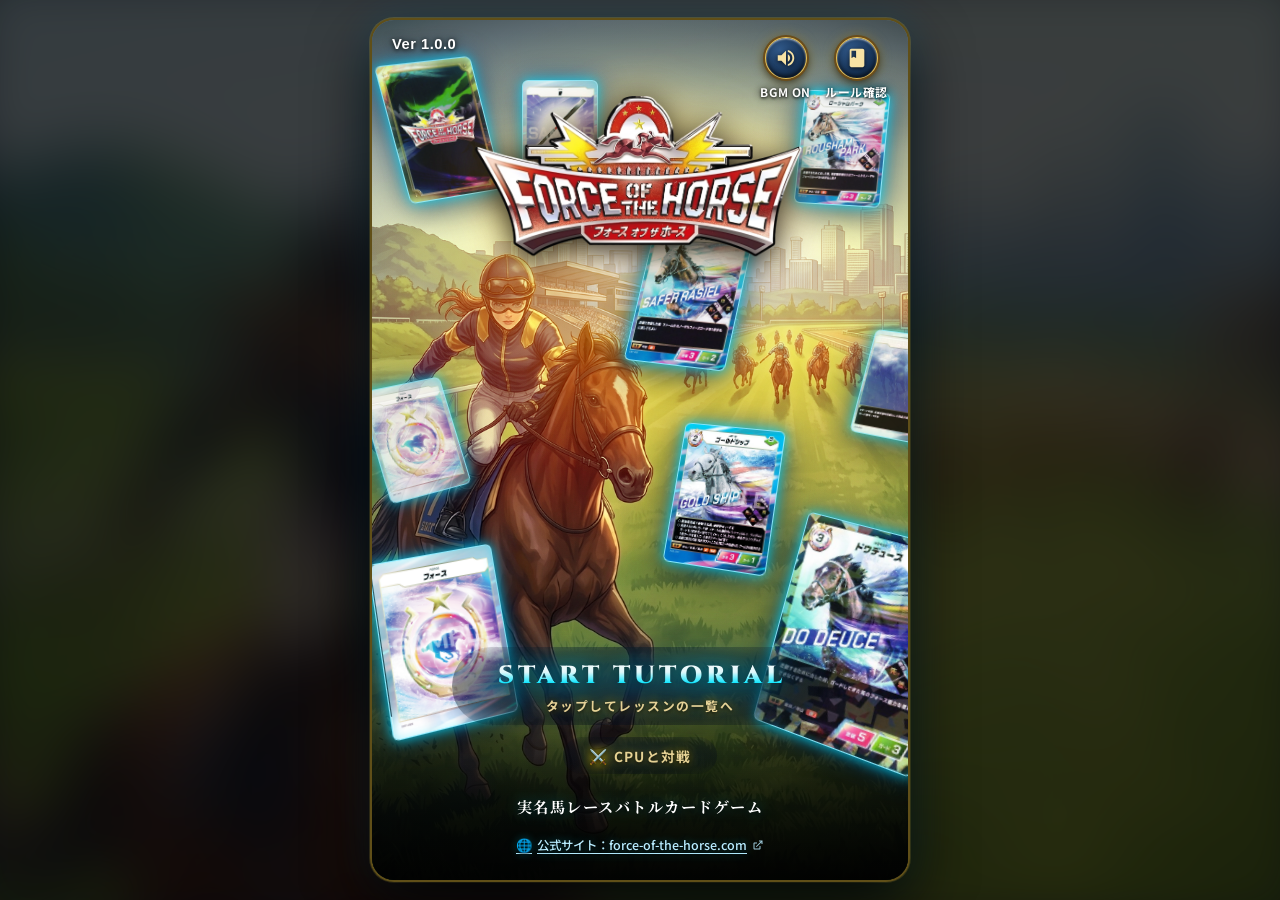
==== commit ae839180: "feat: スタート画面にBGMオン/オフ切り替えボタンを追加しゲーム全体で音声を連動" ====
--- a/foth-game/index.html
+++ b/foth-game/index.html
@@ -11,6 +11,7 @@
     <meta name="Slurp" content="noindex, nofollow">
     <meta name="DuckDuckBot" content="noindex, nofollow">
     <title>Force of the horse — CARD & STRATEGY SIMULATION</title>
+    <!-- Version Sync: v1.0.1 - 最新チュートリアル・CPU対戦（50枚デッキ／新UI）同期 -->
     <link rel="preconnect" href="https://fonts.googleapis.com">
     <link rel="preconnect" href="https://fonts.gstatic.com" crossorigin>
     <link href="https://fonts.googleapis.com/css2?family=Alex+Brush&family=Cinzel+Decorative:wght@700;900&family=Cinzel:wght@600;700;800;900&family=Noto+Sans+JP:wght@400;500;700;900&family=Noto+Serif+JP:wght@500;600;700;900&display=swap" rel="stylesheet">
@@ -1017,6 +1018,19 @@
                 </div>
 
                 <div class="top-actions">
+                    <!-- BGM On/Off Toggle Button -->
+                    <div class="circle-btn-wrapper" id="btnAudioToggle" role="button" tabindex="0" title="BGMのオン/オフ切り替え">
+                        <div class="circle-btn" id="audioToggleBtn">
+                            <svg id="iconBgmOn" viewBox="0 0 24 24" style="width: 22px; height: 22px; fill: #f7e2a4;">
+                                <path d="M3 9v6h4l5 5V4L7 9H3zm13.5 3c0-1.77-1.02-3.29-2.5-4.03v8.05c1.48-.73 2.5-2.25 2.5-4.02zM14 3.23v2.06c2.89.86 5 3.54 5 6.71s-2.11 5.85-5 6.71v2.06c4.01-.91 7-4.49 7-8.77s-2.99-7.86-7-8.77z"/>
+                            </svg>
+                            <svg id="iconBgmOff" viewBox="0 0 24 24" style="width: 22px; height: 22px; fill: #94a3b8; display: none;">
+                                <path d="M16.5 12c0-1.77-1.02-3.29-2.5-4.03v2.21l2.45 2.45c.03-.2.05-.41.05-.63zm2.5 0c0 .94-.2 1.82-.54 2.64l1.51 1.51C20.63 14.91 21 13.5 21 12c0-4.28-2.99-7.86-7-8.77v2.06c2.89.86 5 3.54 5 6.71zM4.27 3L3 4.27 7.73 9H3v6h4l5 5v-6.73l4.25 4.25c-.67.52-1.42.93-2.25 1.18v2.06c1.38-.31 2.63-.95 3.69-1.81L19.73 21 21 19.73l-9-9L4.27 3zM12 4L9.91 6.09 12 8.18V4z"/>
+                            </svg>
+                        </div>
+                        <span class="circle-btn-label" id="audioToggleLabel">BGM ON</span>
+                    </div>
+
                     <!-- Rule Confirmation Button -->
                     <div class="circle-btn-wrapper" id="btnHelp" role="button" tabindex="0">
                         <div class="circle-btn">
@@ -1084,7 +1098,7 @@
                 
                 <h4>基本ルール</h4>
                 <p>1. <strong>競走馬カード</strong>：走破数、ガード値、得意距離・脚質などのステータスを持ちます。</p>
-                <p>2. <strong>フォース・アイテム</strong>：天候・馬場変化やムチ、ハミなどのアイテムでレース局面に介入します。</p>
+                <p>2. <strong>フォース・アイテム</strong>：天候・馬場変化や鞭、ヘルメットなどのアイテムでレース局面に介入します。</p>
                 <p>3. <strong>チュートリアル</strong>：「START TUTORIAL」から遊び方の一覧へ進み、レッスンを選べます。</p>
                 
                 <h4>勝利条件</h4>
@@ -1168,9 +1182,56 @@
                 setTimeout(() => ripple.remove(), 750);
             }
 
+            // BGM On/Off Management
+            const STORAGE_BGM_KEY = 'foth_bgm_enabled';
+            function isBgmEnabled() {
+                try {
+                    return localStorage.getItem(STORAGE_BGM_KEY) !== 'false';
+                } catch (e) {
+                    return true;
+                }
+            }
+
+            function updateBgmUI(enabled) {
+                const iconOn = document.getElementById('iconBgmOn');
+                const iconOff = document.getElementById('iconBgmOff');
+                const label = document.getElementById('audioToggleLabel');
+                const btn = document.getElementById('audioToggleBtn');
+                if (iconOn && iconOff) {
+                    iconOn.style.display = enabled ? '' : 'none';
+                    iconOff.style.display = enabled ? 'none' : '';
+                }
+                if (label) {
+                    label.textContent = enabled ? 'BGM ON' : 'BGM OFF';
+                    label.style.color = enabled ? '#ffffff' : '#94a3b8';
+                }
+                if (btn) {
+                    btn.style.opacity = enabled ? '1' : '0.65';
+                }
+            }
+
+            function setBgmEnabled(enabled) {
+                try {
+                    localStorage.setItem(STORAGE_BGM_KEY, enabled ? 'true' : 'false');
+                } catch (e) { }
+                updateBgmUI(enabled);
+                if (enabled) {
+                    startBGM();
+                } else {
+                    if (bgm && !bgm.paused) {
+                        saveBgmTime();
+                        bgm.pause();
+                    }
+                }
+            }
+
             // Auto-start BGM on page load (with user interaction fallback)
             function startBGM() {
                 if (!bgm) return;
+                if (!isBgmEnabled()) {
+                    if (!bgm.paused) bgm.pause();
+                    return;
+                }
                 if (bgm.paused) {
                     restoreBgmTime();
                     bgm.volume = 0.5;
@@ -1180,12 +1241,33 @@
                 }
             }
 
-            // Try to start BGM immediately
-            startBGM();
+            // Initialize UI and state
+            updateBgmUI(isBgmEnabled());
+            if (isBgmEnabled()) {
+                startBGM();
+            }
+
+            // BGM Button Click
+            const btnAudioToggle = document.getElementById('btnAudioToggle');
+            if (btnAudioToggle) {
+                btnAudioToggle.addEventListener('click', (e) => {
+                    e.stopPropagation();
+                    setBgmEnabled(!isBgmEnabled());
+                });
+                btnAudioToggle.addEventListener('keydown', (e) => {
+                    if (e.key === 'Enter' || e.key === ' ') {
+                        e.preventDefault();
+                        e.stopPropagation();
+                        setBgmEnabled(!isBgmEnabled());
+                    }
+                });
+            }
 
             // Also start on first user interaction (for browsers that block autoplay)
             document.addEventListener('click', function initBGM() {
-                startBGM();
+                if (isBgmEnabled()) {
+                    startBGM();
+                }
                 document.removeEventListener('click', initBGM);
             }, { once: true });
 
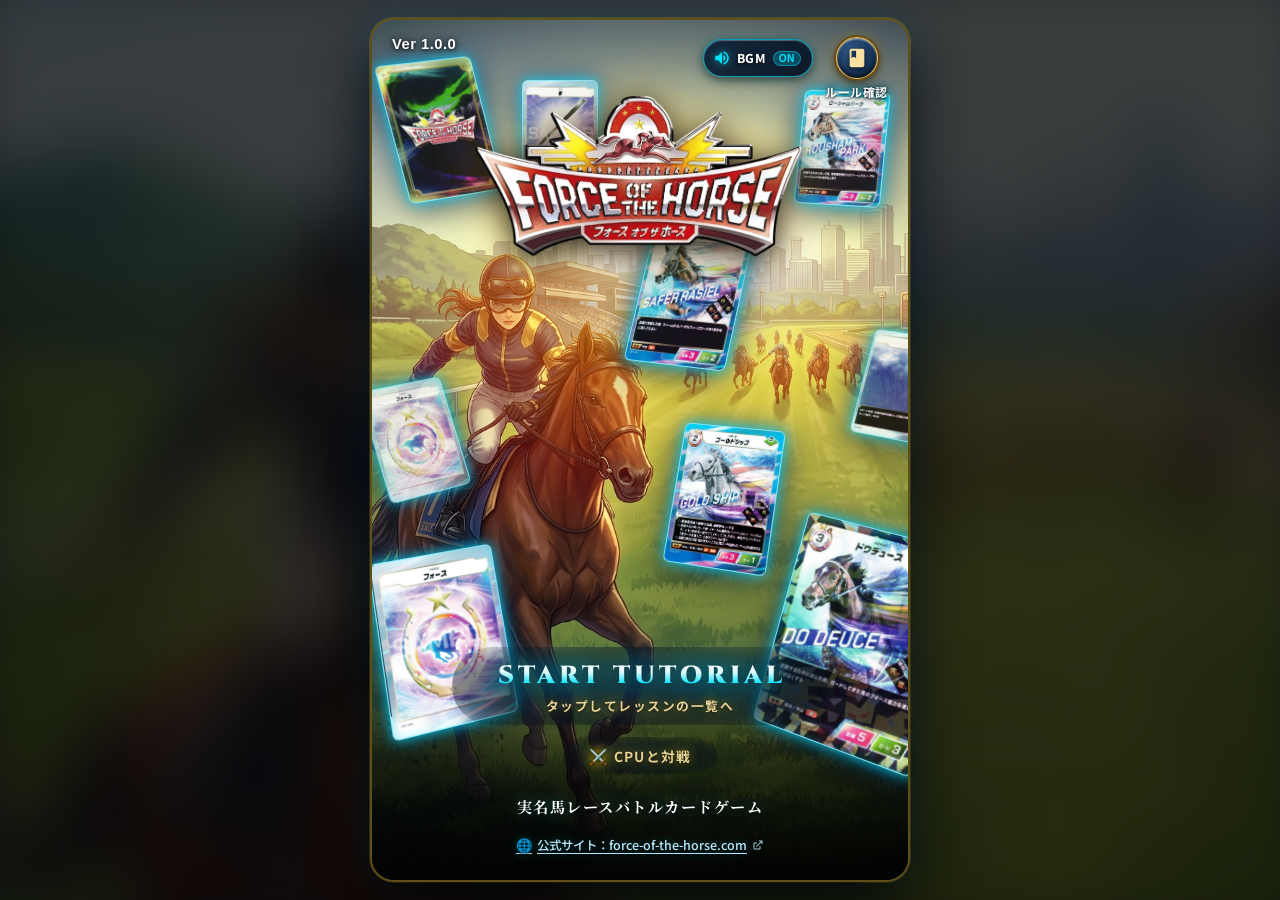
==== commit b5c2de50: "style: BGMトグルボタンをルール確認ボタンと差別化したサイバーカプセル型デザインに変更" ====
--- a/foth-game/index.html
+++ b/foth-game/index.html
@@ -400,7 +400,100 @@
         .top-actions {
             display: flex;
             align-items: center;
-            gap: 14px;
+            gap: 12px;
+        }
+
+        /* BGM Capsule Toggle Button (ルール確認ボタンと明確に差別化したサイバーピルデザイン) */
+        .bgm-pill-btn {
+            display: inline-flex;
+            align-items: center;
+            gap: 6px;
+            height: 38px;
+            padding: 0 11px 0 9px;
+            background: linear-gradient(135deg, rgba(8, 28, 52, 0.88) 0%, rgba(5, 18, 35, 0.94) 100%);
+            border: 1.5px solid rgba(0, 229, 255, 0.65);
+            border-radius: 20px;
+            box-shadow: 
+                0 3px 12px rgba(0, 0, 0, 0.65),
+                0 0 12px rgba(0, 229, 255, 0.28),
+                inset 0 1px 1px rgba(255, 255, 255, 0.3);
+            cursor: pointer;
+            outline: none;
+            transition: all 0.2s cubic-bezier(0.16, 1, 0.3, 1);
+            backdrop-filter: blur(8px);
+            -webkit-backdrop-filter: blur(8px);
+            margin-bottom: 20px; /* ルール確認の丸ボタンと中心高さを揃える */
+        }
+
+        .bgm-pill-btn:hover {
+            transform: translateY(-1px) scale(1.03);
+            border-color: #00e5ff;
+            box-shadow: 
+                0 5px 16px rgba(0, 0, 0, 0.75),
+                0 0 18px rgba(0, 229, 255, 0.5),
+                inset 0 1px 2px rgba(255, 255, 255, 0.45);
+        }
+
+        .bgm-pill-btn:active {
+            transform: scale(0.96);
+        }
+
+        .bgm-pill-btn.is-muted {
+            background: linear-gradient(135deg, rgba(15, 23, 42, 0.85) 0%, rgba(10, 15, 28, 0.92) 100%);
+            border-color: rgba(148, 163, 184, 0.35);
+            box-shadow: 0 2px 8px rgba(0, 0, 0, 0.55);
+        }
+
+        .bgm-pill-icon-wrap {
+            display: flex;
+            align-items: center;
+            justify-content: center;
+            width: 18px;
+            height: 18px;
+        }
+
+        .bgm-pill-svg {
+            width: 18px;
+            height: 18px;
+            fill: #00e5ff;
+            filter: drop-shadow(0 0 4px rgba(0, 229, 255, 0.7));
+            transition: fill 0.2s ease;
+        }
+
+        .bgm-pill-btn.is-muted .bgm-pill-svg {
+            fill: #94a3b8;
+            filter: none;
+        }
+
+        .bgm-pill-label {
+            font-size: 0.76rem;
+            font-weight: 800;
+            font-family: 'Segoe UI', 'Roboto', 'Noto Sans JP', sans-serif;
+            color: #ffffff;
+            letter-spacing: 0.6px;
+            text-shadow: 0 1px 3px rgba(0, 0, 0, 0.9);
+        }
+
+        .bgm-pill-status {
+            display: inline-flex;
+            align-items: center;
+            justify-content: center;
+            font-size: 0.64rem;
+            font-weight: 900;
+            font-family: 'Segoe UI', 'Roboto', sans-serif;
+            padding: 1px 5px;
+            border-radius: 8px;
+            background: rgba(0, 229, 255, 0.24);
+            color: #00e5ff;
+            border: 1px solid rgba(0, 229, 255, 0.45);
+            letter-spacing: 0.5px;
+            transition: all 0.2s ease;
+        }
+
+        .bgm-pill-btn.is-muted .bgm-pill-status {
+            background: rgba(148, 163, 184, 0.15);
+            color: #94a3b8;
+            border-color: rgba(148, 163, 184, 0.3);
         }
 
         .circle-btn-wrapper {
@@ -1018,20 +1111,21 @@
                 </div>
 
                 <div class="top-actions">
-                    <!-- BGM On/Off Toggle Button -->
-                    <div class="circle-btn-wrapper" id="btnAudioToggle" role="button" tabindex="0" title="BGMのオン/オフ切り替え">
-                        <div class="circle-btn" id="audioToggleBtn">
-                            <svg id="iconBgmOn" viewBox="0 0 24 24" style="width: 22px; height: 22px; fill: #f7e2a4;">
+                    <!-- BGM Capsule Toggle Button (ルール確認ボタンと差別化されたカプセル型デザイン) -->
+                    <button class="bgm-pill-btn" id="btnAudioToggle" type="button" aria-label="BGMのオン/オフ切り替え" title="BGMのオン/オフ切り替え">
+                        <span class="bgm-pill-icon-wrap">
+                            <svg id="iconBgmOn" viewBox="0 0 24 24" class="bgm-pill-svg">
                                 <path d="M3 9v6h4l5 5V4L7 9H3zm13.5 3c0-1.77-1.02-3.29-2.5-4.03v8.05c1.48-.73 2.5-2.25 2.5-4.02zM14 3.23v2.06c2.89.86 5 3.54 5 6.71s-2.11 5.85-5 6.71v2.06c4.01-.91 7-4.49 7-8.77s-2.99-7.86-7-8.77z"/>
                             </svg>
-                            <svg id="iconBgmOff" viewBox="0 0 24 24" style="width: 22px; height: 22px; fill: #94a3b8; display: none;">
+                            <svg id="iconBgmOff" viewBox="0 0 24 24" class="bgm-pill-svg" style="display: none;">
                                 <path d="M16.5 12c0-1.77-1.02-3.29-2.5-4.03v2.21l2.45 2.45c.03-.2.05-.41.05-.63zm2.5 0c0 .94-.2 1.82-.54 2.64l1.51 1.51C20.63 14.91 21 13.5 21 12c0-4.28-2.99-7.86-7-8.77v2.06c2.89.86 5 3.54 5 6.71zM4.27 3L3 4.27 7.73 9H3v6h4l5 5v-6.73l4.25 4.25c-.67.52-1.42.93-2.25 1.18v2.06c1.38-.31 2.63-.95 3.69-1.81L19.73 21 21 19.73l-9-9L4.27 3zM12 4L9.91 6.09 12 8.18V4z"/>
                             </svg>
-                        </div>
-                        <span class="circle-btn-label" id="audioToggleLabel">BGM ON</span>
-                    </div>
-
-                    <!-- Rule Confirmation Button -->
+                        </span>
+                        <span class="bgm-pill-label">BGM</span>
+                        <span class="bgm-pill-status" id="audioToggleStatus">ON</span>
+                    </button>
+
+                    <!-- Rule Confirmation Button (丸型ゴールドボタン) -->
                     <div class="circle-btn-wrapper" id="btnHelp" role="button" tabindex="0">
                         <div class="circle-btn">
                             <svg viewBox="0 0 24 24" style="width: 22px; height: 22px; fill: #f7e2a4;">
@@ -1193,20 +1287,19 @@
             }
 
             function updateBgmUI(enabled) {
+                const btn = document.getElementById('btnAudioToggle');
                 const iconOn = document.getElementById('iconBgmOn');
                 const iconOff = document.getElementById('iconBgmOff');
-                const label = document.getElementById('audioToggleLabel');
-                const btn = document.getElementById('audioToggleBtn');
+                const status = document.getElementById('audioToggleStatus');
+                if (btn) {
+                    btn.classList.toggle('is-muted', !enabled);
+                }
                 if (iconOn && iconOff) {
                     iconOn.style.display = enabled ? '' : 'none';
                     iconOff.style.display = enabled ? 'none' : '';
                 }
-                if (label) {
-                    label.textContent = enabled ? 'BGM ON' : 'BGM OFF';
-                    label.style.color = enabled ? '#ffffff' : '#94a3b8';
-                }
-                if (btn) {
-                    btn.style.opacity = enabled ? '1' : '0.65';
+                if (status) {
+                    status.textContent = enabled ? 'ON' : 'OFF';
                 }
             }
 
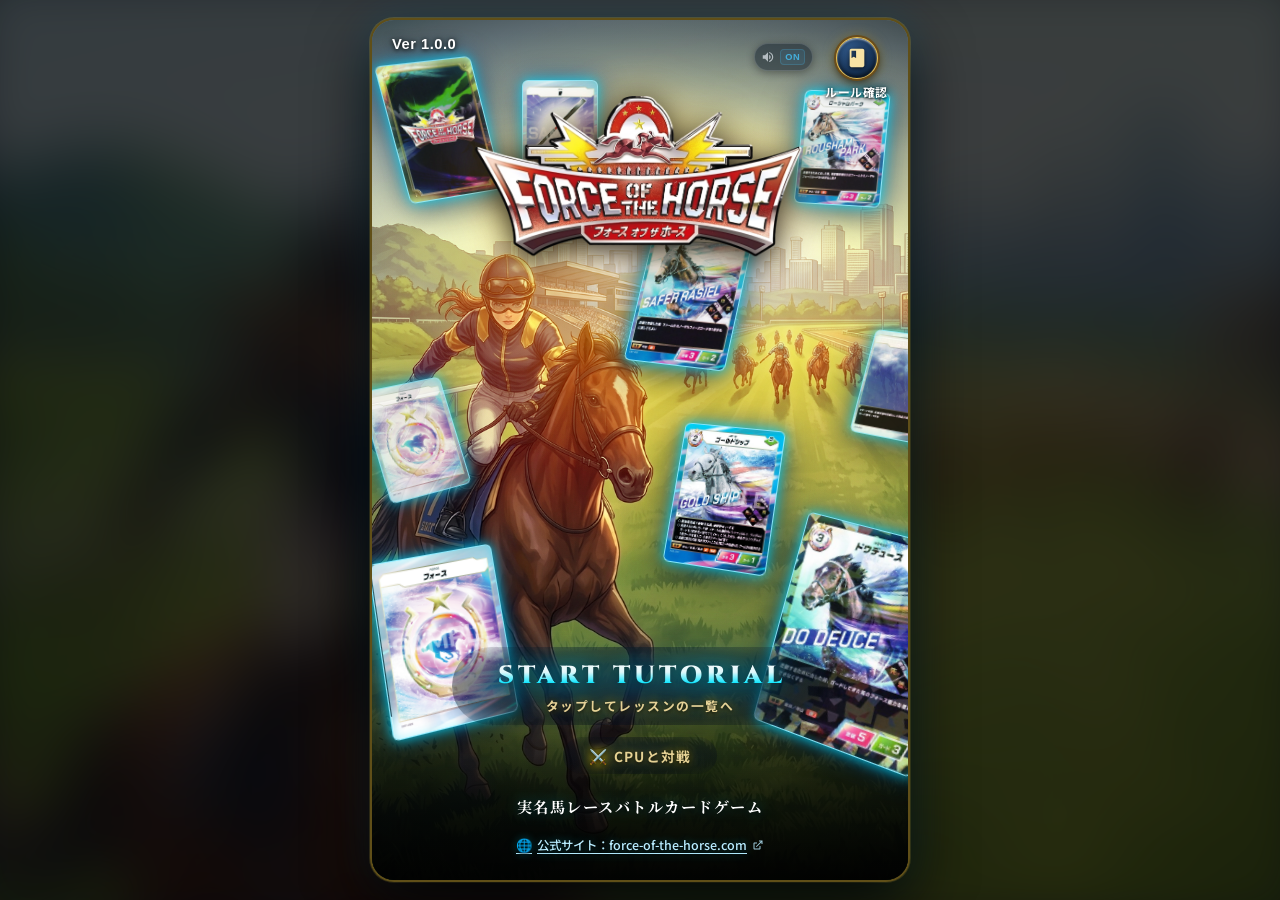
==== commit da6cec57: "style: BGMトグルボタンを控えめなアイコン＋ON/OFFステータス表示に調整" ====
--- a/foth-game/index.html
+++ b/foth-game/index.html
@@ -403,35 +403,32 @@
             gap: 12px;
         }
 
-        /* BGM Capsule Toggle Button (ルール確認ボタンと明確に差別化したサイバーピルデザイン) */
+        /* BGM Capsule Toggle Button (控えめで邪魔にならないコンパクトなガラスピルデザイン) */
         .bgm-pill-btn {
             display: inline-flex;
             align-items: center;
-            gap: 6px;
-            height: 38px;
-            padding: 0 11px 0 9px;
-            background: linear-gradient(135deg, rgba(8, 28, 52, 0.88) 0%, rgba(5, 18, 35, 0.94) 100%);
-            border: 1.5px solid rgba(0, 229, 255, 0.65);
-            border-radius: 20px;
-            box-shadow: 
-                0 3px 12px rgba(0, 0, 0, 0.65),
-                0 0 12px rgba(0, 229, 255, 0.28),
-                inset 0 1px 1px rgba(255, 255, 255, 0.3);
+            gap: 5px;
+            height: 28px;
+            padding: 0 7px 0 6px;
+            background: rgba(8, 20, 36, 0.6);
+            border: 1px solid rgba(255, 255, 255, 0.18);
+            border-radius: 14px;
+            box-shadow: 0 2px 8px rgba(0, 0, 0, 0.45);
             cursor: pointer;
             outline: none;
+            opacity: 0.78;
             transition: all 0.2s cubic-bezier(0.16, 1, 0.3, 1);
             backdrop-filter: blur(8px);
             -webkit-backdrop-filter: blur(8px);
-            margin-bottom: 20px; /* ルール確認の丸ボタンと中心高さを揃える */
+            margin-bottom: 22px; /* ルール確認の丸ボタンと中心高さを揃える */
         }
 
         .bgm-pill-btn:hover {
-            transform: translateY(-1px) scale(1.03);
-            border-color: #00e5ff;
-            box-shadow: 
-                0 5px 16px rgba(0, 0, 0, 0.75),
-                0 0 18px rgba(0, 229, 255, 0.5),
-                inset 0 1px 2px rgba(255, 255, 255, 0.45);
+            opacity: 1;
+            transform: translateY(-1px);
+            border-color: rgba(56, 189, 248, 0.4);
+            background: rgba(12, 28, 48, 0.75);
+            box-shadow: 0 3px 12px rgba(0, 0, 0, 0.55), 0 0 8px rgba(56, 189, 248, 0.2);
         }
 
         .bgm-pill-btn:active {
@@ -439,61 +436,61 @@
         }
 
         .bgm-pill-btn.is-muted {
-            background: linear-gradient(135deg, rgba(15, 23, 42, 0.85) 0%, rgba(10, 15, 28, 0.92) 100%);
-            border-color: rgba(148, 163, 184, 0.35);
-            box-shadow: 0 2px 8px rgba(0, 0, 0, 0.55);
+            opacity: 0.55;
+            background: rgba(15, 23, 42, 0.5);
+            border-color: rgba(255, 255, 255, 0.1);
+            box-shadow: 0 1px 4px rgba(0, 0, 0, 0.35);
+        }
+
+        .bgm-pill-btn.is-muted:hover {
+            opacity: 0.85;
+            border-color: rgba(148, 163, 184, 0.3);
         }
 
         .bgm-pill-icon-wrap {
             display: flex;
             align-items: center;
             justify-content: center;
-            width: 18px;
-            height: 18px;
+            width: 14px;
+            height: 14px;
         }
 
         .bgm-pill-svg {
-            width: 18px;
-            height: 18px;
-            fill: #00e5ff;
-            filter: drop-shadow(0 0 4px rgba(0, 229, 255, 0.7));
+            width: 14px;
+            height: 14px;
+            fill: rgba(226, 232, 240, 0.85);
             transition: fill 0.2s ease;
         }
 
+        .bgm-pill-btn:hover .bgm-pill-svg {
+            fill: #38bdf8;
+        }
+
         .bgm-pill-btn.is-muted .bgm-pill-svg {
-            fill: #94a3b8;
-            filter: none;
-        }
-
-        .bgm-pill-label {
-            font-size: 0.76rem;
-            font-weight: 800;
-            font-family: 'Segoe UI', 'Roboto', 'Noto Sans JP', sans-serif;
-            color: #ffffff;
-            letter-spacing: 0.6px;
-            text-shadow: 0 1px 3px rgba(0, 0, 0, 0.9);
+            fill: #64748b;
         }
 
         .bgm-pill-status {
             display: inline-flex;
             align-items: center;
             justify-content: center;
-            font-size: 0.64rem;
-            font-weight: 900;
+            font-size: 0.58rem;
+            font-weight: 800;
             font-family: 'Segoe UI', 'Roboto', sans-serif;
-            padding: 1px 5px;
-            border-radius: 8px;
-            background: rgba(0, 229, 255, 0.24);
-            color: #00e5ff;
-            border: 1px solid rgba(0, 229, 255, 0.45);
-            letter-spacing: 0.5px;
+            padding: 0 4px;
+            height: 16px;
+            border-radius: 4px;
+            background: rgba(56, 189, 248, 0.12);
+            color: #38bdf8;
+            border: 1px solid rgba(56, 189, 248, 0.25);
+            letter-spacing: 0.4px;
             transition: all 0.2s ease;
         }
 
         .bgm-pill-btn.is-muted .bgm-pill-status {
-            background: rgba(148, 163, 184, 0.15);
-            color: #94a3b8;
-            border-color: rgba(148, 163, 184, 0.3);
+            background: rgba(100, 116, 139, 0.12);
+            color: #64748b;
+            border-color: rgba(100, 116, 139, 0.2);
         }
 
         .circle-btn-wrapper {
@@ -1121,7 +1118,6 @@
                                 <path d="M16.5 12c0-1.77-1.02-3.29-2.5-4.03v2.21l2.45 2.45c.03-.2.05-.41.05-.63zm2.5 0c0 .94-.2 1.82-.54 2.64l1.51 1.51C20.63 14.91 21 13.5 21 12c0-4.28-2.99-7.86-7-8.77v2.06c2.89.86 5 3.54 5 6.71zM4.27 3L3 4.27 7.73 9H3v6h4l5 5v-6.73l4.25 4.25c-.67.52-1.42.93-2.25 1.18v2.06c1.38-.31 2.63-.95 3.69-1.81L19.73 21 21 19.73l-9-9L4.27 3zM12 4L9.91 6.09 12 8.18V4z"/>
                             </svg>
                         </span>
-                        <span class="bgm-pill-label">BGM</span>
                         <span class="bgm-pill-status" id="audioToggleStatus">ON</span>
                     </button>
 
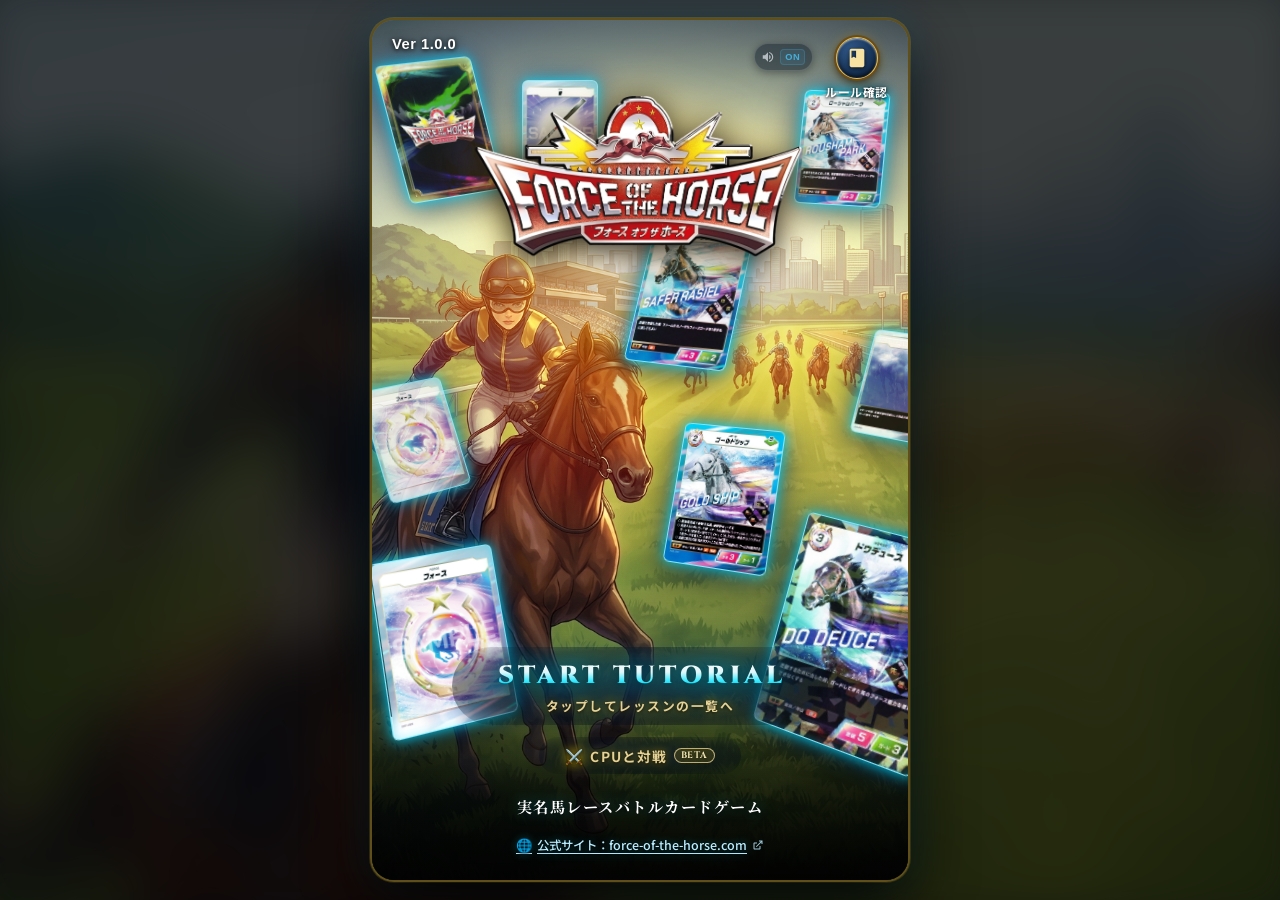
==== commit 14b08203: "Merge PR #2 from upstream: 最終調整 (codex/se-compact-layout) - Refine responsive tutorial and game navi" ====
--- a/foth-game/index.html
+++ b/foth-game/index.html
@@ -711,6 +711,18 @@
             filter: drop-shadow(0 0 6px rgba(255, 215, 0, 0.7));
         }
 
+        .cpu-beta-tag {
+            padding: 2px 6px;
+            border: 1px solid rgba(247, 224, 160, 0.8);
+            border-radius: 999px;
+            font-family: 'Cinzel', sans-serif;
+            font-size: 0.58rem;
+            line-height: 1;
+            letter-spacing: 0.8px;
+            color: #fff2bf;
+            background: rgba(212, 175, 55, 0.14);
+        }
+
 
         .tap-main-text {
             font-family: 'Cinzel', 'Noto Sans JP', sans-serif;
@@ -981,6 +993,7 @@
             border-top: 1px solid rgba(212, 175, 55, 0.3);
             display: flex;
             justify-content: flex-end;
+            gap: 10px;
             background: rgba(10, 15, 22, 0.8);
         }
 
@@ -999,6 +1012,22 @@
         .modal-btn:hover {
             filter: brightness(1.15);
             box-shadow: 0 0 10px rgba(27, 111, 213, 0.6);
+        }
+
+        .modal-btn.secondary {
+            color: #c9d5df;
+            border-color: rgba(201, 213, 223, 0.45);
+            background: rgba(255, 255, 255, 0.04);
+        }
+
+        .beta-notice {
+            margin: 0 0 12px;
+            padding: 9px 12px;
+            border: 1px solid rgba(212, 175, 55, 0.55);
+            border-radius: 10px;
+            color: #ffe59b;
+            background: rgba(212, 175, 55, 0.08);
+            font-weight: 700;
         }
 
         /* ============================================================
@@ -1150,6 +1179,7 @@
                 <button class="cpu-battle-btn" id="btnStartCpu" type="button" title="CPUと対戦を開く">
                     <span class="cpu-icon">⚔️</span>
                     <span>CPUと対戦</span>
+                    <span class="cpu-beta-tag">BETA</span>
                 </button>
             </div>
 
@@ -1175,6 +1205,25 @@
 
     </div>
 
+    <!-- CPU Battle Beta Notice -->
+    <div class="modal-overlay" id="modalCpuBeta">
+        <div class="modal-card" role="dialog" aria-modal="true" aria-labelledby="cpuBetaTitle">
+            <div class="modal-header">
+                <span class="modal-title" id="cpuBetaTitle">⚔️ CPU対戦モード（BETA）</span>
+                <button class="modal-close-btn" data-close="modalCpuBeta" aria-label="閉じる">&times;</button>
+            </div>
+            <div class="modal-body">
+                <p class="beta-notice">このモードは現在開発中の試作版です。</p>
+                <p>基本的な走破・ガードなどを試遊できますが、一部のカード効果・フォース能力・状況カード・対戦処理などは、未実装または簡略化されています。</p>
+                <p>実際のゲーム全体を再現したものではなく、内容・仕様は今後変更される予定です。</p>
+            </div>
+            <div class="modal-footer">
+                <button class="modal-btn secondary" data-close="modalCpuBeta">戻る</button>
+                <button class="modal-btn" id="btnConfirmCpu" type="button">BETA版をプレイ</button>
+            </div>
+        </div>
+    </div>
+
     <!-- Rule Confirmation Modal -->
     <div class="modal-overlay" id="modalHelp">
         <div class="modal-card">
@@ -1184,16 +1233,17 @@
             </div>
             <div class="modal-body">
                 <h4>ゲーム概要</h4>
-                <p>「Force of the horse」は、実在・伝説の名馬カードと戦略的なフォースを駆使してゴールを目指す、本格競馬カードシミュレーションバトルです。</p>
+                <p><strong>FORCE OF THE HORSEとは、</strong><br>
+                忠実に再現されたレースの駆け引きを楽しめる、実名馬レースバトルカードゲームです。<br>
+                カードになったレジェンドホースを乗りこなして、対戦相手より早くゴールへ駆け抜けましょう。</p>
                 
                 <h4>基本ルール</h4>
-                <p>1. <strong>競走馬カード</strong>：走破数、ガード値、得意距離・脚質などのステータスを持ちます。</p>
-                <p>2. <strong>フォース・アイテム</strong>：天候・馬場変化や鞭、ヘルメットなどのアイテムでレース局面に介入します。</p>
-                <p>3. <strong>チュートリアル</strong>：「START TUTORIAL」から遊び方の一覧へ進み、レッスンを選べます。</p>
+                <p>1. 馬カードを出し、必要な枚数の<strong>フォースを払って走破</strong>を宣言します。</p>
+                <p>2. 相手は馬カードで<strong>ガード</strong>し、走破で引けるカードの枚数を減らせます。</p>
+                <p>3. アイテム・フォース能力・状況カードを活用し、レース条件に合わせて対戦を有利に進めます。</p>
                 
                 <h4>勝利条件</h4>
-                <p>・馬カードで走破を繰り返し、相手より先に山札を無くした（引ききった）プレイヤーの勝利となります！<br>
-                ・アイテムやフォースを戦略的に使って走破を進め、効率よく山札を減らしましょう。</p>
+                <p>走破を成功させると、自分の山札からカードを引けます。走破を重ね、相手より先に自分の山札を引ききったプレイヤーの勝利です。</p>
             </div>
             <div class="modal-footer">
                 <button class="modal-btn" data-close="modalHelp">閉じる</button>
@@ -1203,7 +1253,7 @@
 
     <!-- Audio Player for Game BGM -->
     <audio id="bgmAudio" loop preload="auto">
-        <source src="Banners_in_the_Gale_recomposed_90sec.mp3" type="audio/mpeg">
+        <source src="Banners_in_the_Gale.mp3" type="audio/mpeg">
     </audio>
 
     <script>
@@ -1217,14 +1267,14 @@
             function saveBgmTime() {
                 try {
                     if (bgm && bgm.currentTime > 0) {
-                        sessionStorage.setItem('foth_bgm_time', String(bgm.currentTime));
+                        sessionStorage.setItem('foth_bgm_time_original', String(bgm.currentTime));
                     }
                 } catch (e) { }
             }
 
             function restoreBgmTime() {
                 try {
-                    const savedTime = sessionStorage.getItem('foth_bgm_time');
+                    const savedTime = sessionStorage.getItem('foth_bgm_time_original');
                     if (savedTime && bgm) {
                         const t = parseFloat(savedTime);
                         if (isFinite(t) && t >= 0) {
@@ -1395,20 +1445,30 @@
 
             // Start CPU Battle Button
             const btnStartCpu = document.getElementById('btnStartCpu');
+            const modalCpuBeta = document.getElementById('modalCpuBeta');
+            const btnConfirmCpu = document.getElementById('btnConfirmCpu');
             if (btnStartCpu) {
                 btnStartCpu.addEventListener('click', (e) => {
                     e.stopPropagation();
                     const rect = btnStartCpu.getBoundingClientRect();
                     createRipple(e.clientX || (rect.left + rect.width / 2), e.clientY || (rect.top + rect.height / 2));
-                    launchGame('CPU対戦を準備中...', 'tutorial.html?mode=manual');
+                    if (modalCpuBeta) modalCpuBeta.classList.add('active');
                 });
                 btnStartCpu.addEventListener('keydown', (e) => {
                     if (e.key === 'Enter' || e.key === ' ') {
                         e.preventDefault();
                         const rect = btnStartCpu.getBoundingClientRect();
                         createRipple(rect.left + rect.width / 2, rect.top + rect.height / 2);
-                        launchGame('CPU対戦を準備中...', 'tutorial.html?mode=manual');
+                        if (modalCpuBeta) modalCpuBeta.classList.add('active');
                     }
+                });
+            }
+
+            if (btnConfirmCpu) {
+                btnConfirmCpu.addEventListener('click', (e) => {
+                    e.stopPropagation();
+                    if (modalCpuBeta) modalCpuBeta.classList.remove('active');
+                    launchGame('CPU対戦（BETA）を準備中...', 'tutorial.html?mode=manual');
                 });
             }
 
